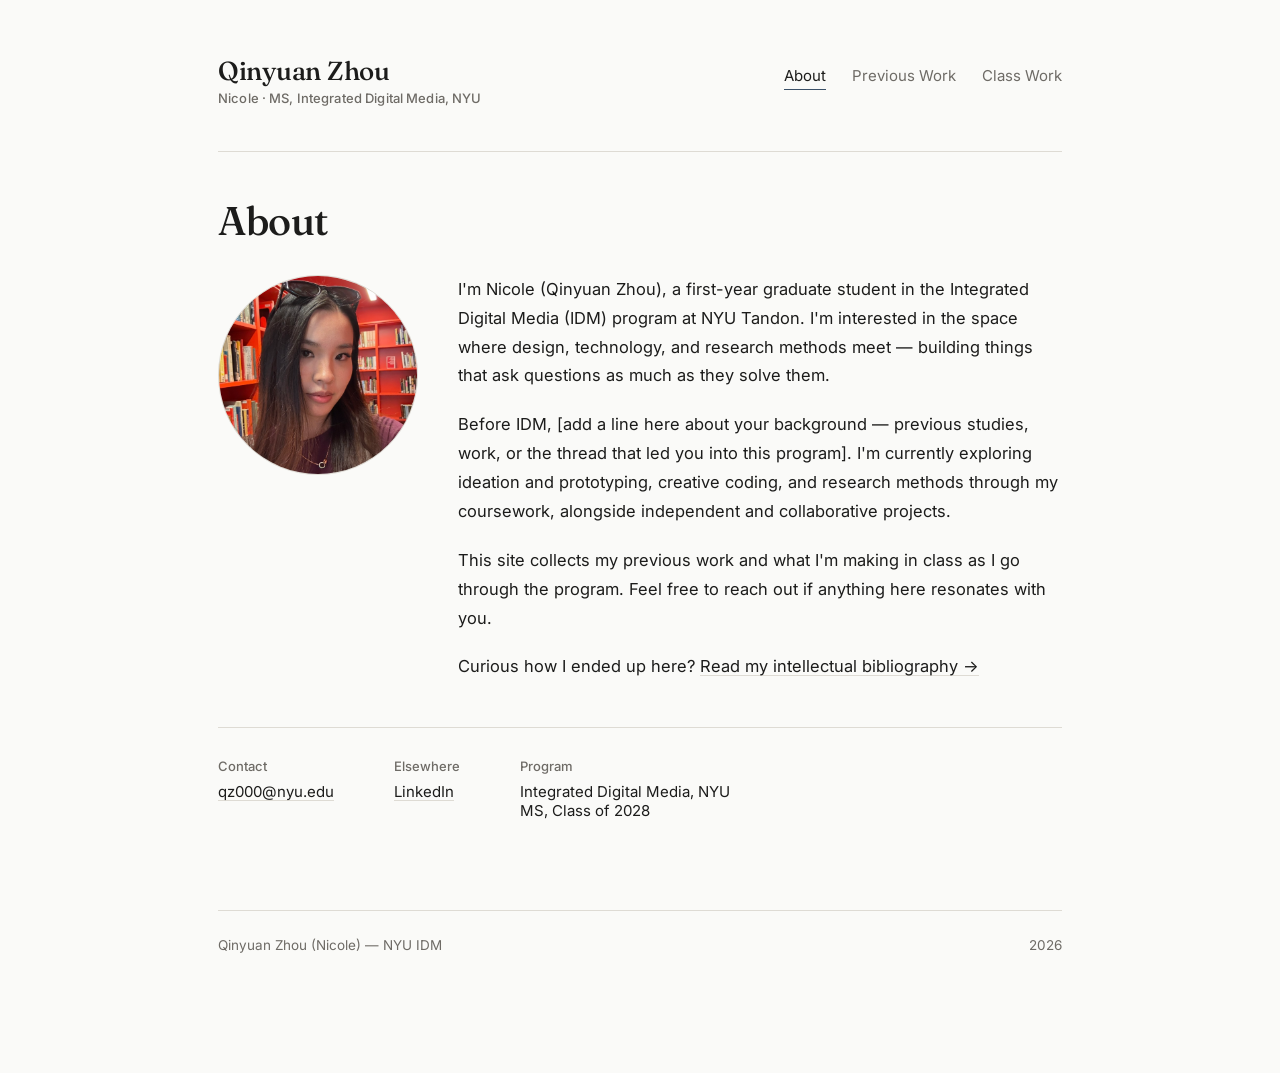
==== index.html @ 57911c2a "Initial commit" ====
<!DOCTYPE html>
<html lang="en">
<head>
<meta charset="UTF-8">
<meta name="viewport" content="width=device-width, initial-scale=1, viewport-fit=cover">
<title>Qinyuan Zhou — Nicole</title>
<link rel="preconnect" href="https://fonts.googleapis.com">
<link rel="preconnect" href="https://fonts.gstatic.com" crossorigin>
<link href="https://fonts.googleapis.com/css2?family=Fraunces:opsz,wght@9..144,400;9..144,500;9..144,600&family=Inter:wght@400;500;600&display=swap" rel="stylesheet">
<style>
  :root {
    --bg: #FAFAF8;
    --ink: #1C1C1B;
    --muted: #6E6B66;
    --line: #DEDBD4;
    --accent: #3A5068;
    --card-bg: #F2F0EA;

    box-sizing: border-box;
    padding-top: env(safe-area-inset-top, 0px);
    padding-bottom: env(safe-area-inset-bottom, 0px);
  }

  @media (prefers-color-scheme: dark) {
    :root:not([data-theme="light"]) {
      --bg: #17181A;
      --ink: #ECEAE4;
      --muted: #9B9890;
      --line: #343537;
      --accent: #8FB0CC;
      --card-bg: #1F2123;
    }
  }
  :root[data-theme="dark"] {
    --bg: #17181A;
    --ink: #ECEAE4;
    --muted: #9B9890;
    --line: #343537;
    --accent: #8FB0CC;
    --card-bg: #1F2123;
  }

  html { scroll-padding-top: env(safe-area-inset-top, 0px); }
  * { box-sizing: border-box; }

  html, body {
    background: var(--bg);
    color: var(--ink);
    margin: 0;
    font-family: 'Inter', -apple-system, BlinkMacSystemFont, sans-serif;
    -webkit-font-smoothing: antialiased;
  }

  a { color: var(--ink); text-decoration-color: var(--line); text-underline-offset: 3px; }
  a:hover { color: var(--accent); text-decoration-color: var(--accent); }

  .shell {
    max-width: 900px;
    margin: 0 auto;
    padding: 56px 28px 120px;
  }

  header.top {
    display: flex;
    justify-content: space-between;
    align-items: flex-start;
    flex-wrap: wrap;
    gap: 18px;
    padding-bottom: 44px;
    margin-bottom: 44px;
    border-bottom: 1px solid var(--line);
  }

  .wordmark {
    font-family: 'Fraunces', serif;
    font-size: 26px;
    font-weight: 500;
    letter-spacing: -0.01em;
    line-height: 1.2;
  }
  .wordmark span {
    display: block;
    font-family: 'Inter', sans-serif;
    font-size: 13px;
    font-weight: 500;
    color: var(--muted);
    margin-top: 4px;
    letter-spacing: 0.01em;
  }

  nav {
    display: flex;
    gap: 26px;
    padding-top: 6px;
    flex-wrap: wrap;
  }
  nav button {
    background: none;
    border: none;
    font-family: 'Inter', sans-serif;
    font-size: 15px;
    color: var(--muted);
    cursor: pointer;
    padding: 4px 0;
    border-bottom: 1px solid transparent;
    transition: color .15s ease, border-color .15s ease;
  }
  nav button:hover { color: var(--ink); }
  nav button.active { color: var(--ink); border-bottom-color: var(--accent); }

  section.view { display: none; }
  section.view.active { display: block; animation: fade .35s ease; }
  @keyframes fade { from { opacity: 0; transform: translateY(4px); } to { opacity: 1; transform: translateY(0); } }

  h1.page-title {
    font-family: 'Fraunces', serif;
    font-weight: 500;
    font-size: 40px;
    margin: 0 0 30px;
    letter-spacing: -0.01em;
  }

  /* ABOUT */
  .about-grid {
    display: grid;
    grid-template-columns: 200px 1fr;
    gap: 40px;
    align-items: start;
  }
  @media (max-width: 620px) {
    .about-grid { grid-template-columns: 1fr; }
  }
  .avatar {
    width: 200px;
    height: 200px;
    border-radius: 50%;
    background: var(--card-bg);
    border: 1px solid var(--line);
    overflow: hidden;
    flex-shrink: 0;
  }
  .avatar img {
    width: 100%;
    height: 100%;
    object-fit: cover;
    display: block;
  }
  .avatar-fallback {
    display: none;
    width: 100%;
    height: 100%;
    align-items: center;
    justify-content: center;
    font-family: 'Fraunces', serif;
    font-size: 15px;
    color: var(--muted);
    text-align: center;
    line-height: 1.4;
    padding: 20px;
  }
  .about-copy p {
    font-size: 16.5px;
    line-height: 1.75;
    margin: 0 0 20px;
    max-width: 62ch;
  }
  .about-copy p:last-child { margin-bottom: 0; }

  aside.meta {
    margin-top: 46px;
    padding-top: 30px;
    border-top: 1px solid var(--line);
    display: flex;
    gap: 60px;
    flex-wrap: wrap;
  }
  .meta-block h3 {
    font-size: 13px;
    text-transform: none;
    color: var(--muted);
    font-weight: 500;
    margin: 0 0 8px;
  }
  .meta-block p, .meta-block a {
    font-size: 15px;
    margin: 0;
  }

  /* WORK LIST */
  .work-list { display: flex; flex-direction: column; }
  .work-item {
    padding: 26px 0;
    border-top: 1px solid var(--line);
    display: grid;
    grid-template-columns: 110px 1fr;
    gap: 24px;
  }
  .work-list .work-item:last-child { border-bottom: 1px solid var(--line); }
  @media (max-width: 560px) {
    .work-item { grid-template-columns: 1fr; gap: 6px; }
  }
  .work-year {
    font-size: 14px;
    color: var(--muted);
    padding-top: 3px;
  }
  .work-title {
    font-family: 'Fraunces', serif;
    font-size: 19px;
    font-weight: 500;
    margin: 0 0 6px;
  }
  .work-desc {
    font-size: 15px;
    color: var(--muted);
    line-height: 1.65;
    margin: 0;
    max-width: 58ch;
  }
  .work-tag {
    display: inline-block;
    font-size: 12.5px;
    color: var(--accent);
    margin-top: 10px;
    letter-spacing: 0.01em;
  }

  .work-item {
    cursor: pointer;
    border-radius: 4px;
    transition: background .15s ease;
  }
  .work-item:hover { background: var(--card-bg); }
  .work-item:hover .work-title { color: var(--accent); }

  .back-btn {
    background: none;
    border: none;
    font-family: 'Inter', sans-serif;
    font-size: 14px;
    color: var(--muted);
    cursor: pointer;
    padding: 0 0 28px;
  }
  .back-btn:hover { color: var(--accent); }

  .detail-meta {
    display: flex;
    gap: 16px;
    font-size: 13px;
    color: var(--muted);
    margin-bottom: 10px;
  }
  .detail-desc {
    font-size: 16.5px;
    line-height: 1.75;
    max-width: 62ch;
    margin: 0 0 30px;
  }
  .detail-desc p { margin: 0 0 20px; }
  .detail-desc p:last-child { margin-bottom: 0; }
  .detail-images {
    display: flex;
    flex-direction: column;
    gap: 16px;
  }
  .detail-images img {
    width: 100%;
    border-radius: 6px;
    border: 1px solid var(--line);
    display: block;
  }
  .detail-link {
    display: inline-block;
    margin-top: 30px;
    font-size: 15px;
    color: var(--accent);
  }

  .empty-note {
    font-size: 15px;
    color: var(--muted);
    padding: 30px 0;
    border-top: 1px solid var(--line);
    border-bottom: 1px solid var(--line);
    line-height: 1.7;
  }

  /* CLASS WORK sub-nav */
  .subnav {
    display: flex;
    gap: 8px;
    margin-bottom: 36px;
    flex-wrap: wrap;
  }
  .subnav button {
    background: var(--card-bg);
    border: 1px solid var(--line);
    color: var(--muted);
    font-family: 'Inter', sans-serif;
    font-size: 14px;
    padding: 9px 16px;
    border-radius: 999px;
    cursor: pointer;
    transition: all .15s ease;
  }
  .subnav button:hover { color: var(--ink); }
  .subnav button.active {
    color: var(--bg);
    background: var(--accent);
    border-color: var(--accent);
  }

  .subview { display: none; }
  .subview.active { display: block; animation: fade .3s ease; }

  .subview-intro {
    font-size: 15px;
    color: var(--muted);
    line-height: 1.7;
    max-width: 60ch;
    margin: 0 0 30px;
  }

  footer {
    margin-top: 90px;
    padding-top: 26px;
    border-top: 1px solid var(--line);
    font-size: 13.5px;
    color: var(--muted);
    display: flex;
    justify-content: space-between;
    flex-wrap: wrap;
    gap: 10px;
  }
</style>
</head>
<body>

<div class="shell">

  <header class="top">
    <div class="wordmark">
      Qinyuan Zhou
      <span>Nicole · MS, Integrated Digital Media, NYU</span>
    </div>
    <nav>
      <button data-view="about" class="active">About</button>
      <button data-view="previous">Previous Work</button>
      <button data-view="classwork">Class Work</button>
    </nav>
  </header>

  <!-- ABOUT -->
  <section id="about" class="view active">
    <h1 class="page-title">About</h1>
    <div class="about-grid">
      <div class="avatar">
        <!--
          Photo file lives in the "images" folder next to this HTML file.
          If the filename ever changes, update the src= value below to match.
        -->
        <img src="images/personal-pic.jpeg" alt="Qinyuan Zhou" onerror="this.style.display='none'; this.nextElementSibling.style.display='flex';">
        <span class="avatar-fallback">Photo<br>placeholder</span>
      </div>
      <div class="about-copy">
        <p>I'm Nicole (Qinyuan Zhou), a first-year graduate student in the Integrated Digital Media (IDM) program at NYU Tandon. I'm interested in the space where design, technology, and research methods meet — building things that ask questions as much as they solve them.</p>
        <p>Before IDM, [add a line here about your background — previous studies, work, or the thread that led you into this program]. I'm currently exploring ideation and prototyping, creative coding, and research methods through my coursework, alongside independent and collaborative projects.</p>
        <p>This site collects my previous work and what I'm making in class as I go through the program. Feel free to reach out if anything here resonates with you.</p>
        <p>Curious how I ended up here? <a href="#project-intellectual-bibliography">Read my intellectual bibliography →</a></p>
      </div>
    </div>

    <aside class="meta">
      <div class="meta-block">
        <h3>Contact</h3>
        <p><a href="mailto:qz000@nyu.edu">qz000@nyu.edu</a></p>
      </div>
      <div class="meta-block">
        <h3>Elsewhere</h3>
        <p><a href="#">LinkedIn</a></p>
      </div>
      <div class="meta-block">
        <h3>Program</h3>
        <p>Integrated Digital Media, NYU<br>MS, Class of 2028</p>
      </div>
    </aside>
  </section>

  <!-- PREVIOUS WORK -->
  <section id="previous" class="view">
    <h1 class="page-title">Previous Work</h1>
    <div id="previous-list" class="work-list"></div>
  </section>

  <!-- CLASS WORK -->
  <section id="classwork" class="view">
    <h1 class="page-title">Class Work</h1>
    <div class="subnav">
      <button data-sub="ideation" class="active">Ideation &amp; Prototyping</button>
      <button data-sub="coding">Creative Coding</button>
      <button data-sub="research">Research Methods</button>
    </div>

    <div id="ideation" class="subview active">
      <p class="subview-intro">Work from Ideation &amp; Prototyping — early-stage concepting, sketching, and rapid physical or digital prototypes.</p>
      <div id="ideation-list" class="work-list"></div>
    </div>

    <div id="coding" class="subview">
      <p class="subview-intro">Work from Creative Coding — generative sketches, interactive pieces, and experiments in code as a design material.</p>
      <div id="coding-list" class="work-list"></div>
    </div>

    <div id="research" class="subview">
      <p class="subview-intro">Work from Research Methods — studies, interview synthesis, and other qualitative and quantitative research exercises.</p>
      <div id="research-list" class="work-list"></div>
    </div>
  </section>

  <!-- PROJECT DETAIL (hidden until a project card is clicked) -->
  <section id="detail" class="view">
    <button class="back-btn" id="backBtn">← Back</button>
    <div class="detail-meta">
      <span id="detail-tag"></span>
      <span id="detail-year"></span>
    </div>
    <h1 class="page-title" id="detail-title"></h1>
    <div class="detail-desc" id="detail-desc"></div>
    <div class="detail-images" id="detail-images"></div>
    <a id="detail-link" class="detail-link" target="_blank" rel="noopener">View external link →</a>
  </section>

  <footer>
    <span>Qinyuan Zhou (Nicole) — NYU IDM</span>
    <span id="year"></span>
  </footer>

</div>

<script>
  // ============================================================
  // EDIT YOUR CONTENT HERE. Each list below is a set of projects.
  // Copy an existing { ... } block, paste it, and change the text
  // to add a new project. Order doesn't matter — sort by year if
  // you'd like, newest first is common.
  //
  // tag is optional — leave it as "" to hide it.
  //
  // Clicking any card opens its own detail page automatically —
  // you don't need to write that part. Two more OPTIONAL fields
  // you can add to any project to make that detail page richer:
  //   fullDesc: "A longer write-up..."   (else it reuses desc)
  //   images: ["https://.../image1.jpg", "https://.../image2.jpg"]
  //   link: "https://..."  (shows an external link button on the detail page)
  // ============================================================

  const previousWork = [
    {
      year: "2024",
      title: "Project title",
      desc: "A short description of the project — what it is, what you made, and the role you played. Swap this out with your real previous work.",
      tag: "Category / medium",
      fullDesc: "The longer version shown on the detail page once someone clicks in — process, decisions, what you learned. Delete this line to just reuse desc instead.",
      images: [],
      link: ""
    },
    {
      year: "2023",
      title: "Project title 2",
      desc: "Another placeholder entry. Keep descriptions to a sentence or two — the work should speak for itself once images or links are added.",
      tag: "Category / medium",
      link: ""
    }
  ];

  const classWork = {
    ideation: [
      // { year: "2025", title: "Assignment name", desc: "What you made and why.", tag: "Ideation & Prototyping", link: "" },
    ],
    coding: [
      // { year: "2025", title: "Assignment name", desc: "What you made and why.", tag: "Creative Coding", link: "" },
    ],
    research: [
      {
        year: "2026",
        title: "Intellectual Bibliography",
        desc: "How a childhood conflict with my parents, a linguistics class, and a distaste for predatory app design led me into UX design.",
        tag: "Research Methods",
        fullDesc: `I have always been an observer for as long as I can remember. I can't stop watching the people around me, curious about "who they really are." By this, I mean what they are doing and why they are doing it. I'm dying to understand the logic behind their actions, to know what their inner world is like.

I still remember a chaotic period in my family when I was a teenager. During that time, I started to voice my own thinking and logic, which rarely matched my parents'. It turned into mental conflict, and we fought almost every day. Gradually, I grew tired of this and began to wonder: why was our relationship turning so intense? We used to get along fine, so what had changed? Coincidentally, I came across a theory in a magazine, which said that what lies behind conflict is usually unmet needs——I later figured out this was Marshall Rosenberg's Nonviolent Communication theory——and it gave me a hint. I tried to think about what my parents' needs truly were, and started adjusting the way I communicated with them, especially trying to make them happy in order to make them willingly give me what I wanted (which sounds a little scheming, but it was the smartest way a kid at that age could think of to get what she wanted). I would say this was the beginning, or even the "giant leap" of my "UX design."

Later, I went to college and majored in English. There, I encountered linguistics, which gave me another lens for understanding people's needs. This time not through conflict, but through words and the meanings behind them. It opened up a whole new world for me. It was the first time I learned that language could be analyzed with real structure, from words to context, and that every layer carried real meaning, because language is never purely about exchanging information, it is instrumental, social, and conventional. Behind every casual exchange lies an underlying structure of rules, negotiation, and intention. This echoed what I had stumbled onto as a teenager, and made me realize that communication and needs could be studied systematically and professionally, something I found myself genuinely excited to pursue further.

So I shifted into the field of interaction design, focusing mainly on user experience. I was drawn to practical projects, motivated to help different people meet different needs, and especially drawn to taking a concept all the way from observation and research to a final solution. At first, I worked on several projects on my own, researching whatever interested me, and it felt like swimming freely in an open ocean. It was also during that period that I began to think seriously about what kind of designer I wanted to become——or, put another way, what I wanted to bring into the world, and what kinds of problems I wanted to help people solve. I noticed that almost every Chinese app suffers from the same problem: an overload of splash ads. Users can be automatically redirected to another platform just by shaking their screen, and endless fake "close" buttons are deliberately designed to trick people into clicking. This unsettled me deeply. I saw it as a symptom of a toxic ecosystem——one spanning capital, designers, and users alike——whose influence runs far deeper than we tend to assume. I only wanted to be part of a healthier design ecosystem. Around that time, I read Mike Monteiro's Design Is a Job, in which he writes that designers should "carefully choose the projects you take on, you are responsible for the work you put into the world... and you are a part of a long lineage of designers who fought to be listened to and respected." That was when I realized my real goal, even to say, my belief, was to become a responsible, empathetic designer, and person.

Once I had figured out what kind of person I wanted to be, I started thinking about how to actually become that person, and quickly realized how shallow my foundation still was. I lacked a structured knowledge system: a coherent way of thinking, sufficient background knowledge, and a method for turning ideas into execution. That was when I decided to pursue graduate school in a field related to interaction design. Not only to sharpen my skills and gain more knowledge, but to explore a wider range of sub-fields and find where my real passion lies, since what I had been exposed to so far was mostly limited to user-related work.

Since coming to IDM, I've felt genuinely excited and satisfied with the program. I used to assume IDM would lean heavily toward art, but after arriving, I found that its curriculum and framework suit me very well. From foundational theory all the way to final execution, there's a corresponding course for nearly every step of the process: it's remarkably practical, which excites me and makes me feel like I'll learn a great deal here. I've also met people from many different backgrounds, which I find fascinating; even though we're all in the same broad program, everyone's background and direction turns out to be quite different once you look closely. That diversity has broadened my perspective, and everyone's sense of passion has kept me motivated too.

That said, I still feel my understanding of this field is quite limited, so I'm currently doing extensive reading to build up my foundational knowledge of interaction design. My plan is to first establish the necessary vocabulary and basic frameworks, and then fill them in with what I continue to learn.

In my first year at IDM, I hope to find the direction I'm genuinely interested in, build real strength in that area, and commit to it. Hopefully producing a few interesting projects that truly represent who I am. Ideally, I'd also find collaborators I can work alongside on meaningful work. Two or three years after graduating, I hope to have the ability to contribute meaningfully within a company. BTW I'm something of a workaholic, so I genuinely want to build a real career for myself.`,
        images: [],
        link: ""
      }
    ]
  };

  // ============================================================
  // ID + LOOKUP TABLE
  // Every project needs a unique id so a click can look it up later.
  // We generate it automatically from the title (spaces -> dashes,
  // lowercase). "My Poster Project" becomes "my-poster-project".
  // allProjects is a flat dictionary: { "my-poster-project": {...} }
  // so it doesn't matter which list a project lives in — clicking
  // any card can find it by id in one place.
  // ============================================================

  function slugify(text) {
    return text.toLowerCase().trim().replace(/[^a-z0-9]+/g, "-").replace(/(^-|-$)/g, "");
  }

  const allProjects = {};
  function registerList(items) {
    (items || []).forEach((item, i) => {
      item.id = slugify(item.title) || `item-${i}`;
      // if two projects share a title, this keeps ids unique
      while (allProjects[item.id]) item.id += "-2";
      allProjects[item.id] = item;
    });
  }
  registerList(previousWork);
  registerList(classWork.ideation);
  registerList(classWork.coding);
  registerList(classWork.research);

  // ============================================================
  // Rendering — you shouldn't need to touch anything below this
  // line unless you want to change how each entry looks.
  // ============================================================

  function renderList(containerId, items, emptyMessage) {
    const el = document.getElementById(containerId);
    if (!items || items.length === 0) {
      el.innerHTML = `<div class="empty-note">${emptyMessage}</div>`;
      return;
    }
    el.innerHTML = items.map(item => `
      <div class="work-item" data-id="${item.id}">
        <div class="work-year">${item.year || ""}</div>
        <div>
          <h3 class="work-title">${item.title}</h3>
          <p class="work-desc">${item.desc || ""}</p>
          ${item.tag ? `<span class="work-tag">${item.tag}</span>` : ""}
        </div>
      </div>
    `).join("");
  }

  renderList("previous-list", previousWork, "No projects added yet. Add one in the previousWork list near the top of the script.");
  renderList("ideation-list", classWork.ideation, "No projects added yet. As assignments come in, add each one to the classWork.ideation list.");
  renderList("coding-list", classWork.coding, "No projects added yet. As assignments come in, add each one to the classWork.coding list.");
  renderList("research-list", classWork.research, "No projects added yet. As assignments come in, add each one to the classWork.research list.");

  // ============================================================
  // PROJECT DETAIL VIEW
  // showProject(id) looks up one project and fills in the hidden
  // #detail section, then makes that section the visible one.
  // This is the exact same "hide everything, show one thing"
  // pattern as the main nav below — just applied to one more view.
  // ============================================================

  function showProject(id) {
    const p = allProjects[id];
    if (!p) return;

    document.getElementById("detail-tag").textContent = p.tag || "";
    document.getElementById("detail-year").textContent = p.year || "";
    document.getElementById("detail-title").textContent = p.title || "";
    // fullDesc is optional — add it to a project's data if you want
    // a longer write-up on the detail page than the list teaser.
    // Paste multi-paragraph text as a single string with a blank
    // line between paragraphs, and it'll split into <p> tags
    // automatically. You can also pass an array of paragraph
    // strings directly if you prefer.
    const raw = p.fullDesc || p.desc || "";
    const paragraphs = Array.isArray(raw) ? raw : raw.split(/\n\s*\n/).map(s => s.trim()).filter(Boolean);
    document.getElementById("detail-desc").innerHTML = paragraphs.map(para => `<p>${para}</p>`).join("");

    // images is optional — add an array of image URLs to a project
    // and each one renders here, stacked.
    const imagesEl = document.getElementById("detail-images");
    imagesEl.innerHTML = (p.images || []).map(src => `<img src="${src}" alt="${p.title}">`).join("");

    const linkEl = document.getElementById("detail-link");
    if (p.link) {
      linkEl.href = p.link;
      linkEl.style.display = "inline-block";
    } else {
      linkEl.style.display = "none";
    }

    document.querySelectorAll(".view").forEach(v => v.classList.toggle("active", v.id === "detail"));
    navButtons.forEach(b => b.classList.remove("active"));
    window.location.hash = "project-" + id;
    window.scrollTo(0, 0);
  }

  // clicking anywhere on a card looks up its data-id and opens it.
  // one listener on the whole page (instead of one per card) means
  // newly-rendered cards work automatically — nothing else to wire up.
  document.addEventListener("click", (e) => {
    const card = e.target.closest(".work-item");
    if (card) showProject(card.dataset.id);
  });

  document.getElementById("backBtn").addEventListener("click", () => {
    showView(lastMainView);
  });

  // main nav
  const navButtons = document.querySelectorAll('header nav button');
  const views = document.querySelectorAll('.view');
  let lastMainView = 'about'; // the back button on a detail page returns here

  function showView(name) {
    lastMainView = name;
    views.forEach(v => v.classList.toggle('active', v.id === name));
    navButtons.forEach(b => b.classList.toggle('active', b.dataset.view === name));
    window.location.hash = name;
  }

  navButtons.forEach(btn => {
    btn.addEventListener('click', () => showView(btn.dataset.view));
  });

  // sub nav (class work)
  const subButtons = document.querySelectorAll('.subnav button');
  const subViews = document.querySelectorAll('.subview');

  subButtons.forEach(btn => {
    btn.addEventListener('click', () => {
      subViews.forEach(v => v.classList.toggle('active', v.id === btn.dataset.sub));
      subButtons.forEach(b => b.classList.remove('active'));
      btn.classList.add('active');
    });
  });

  // deep-link on load — lets a link like yoursite.com/#project-my-poster-project
  // open straight to that project's detail page, and #previous / #classwork
  // still open straight to those sections.
  const initial = window.location.hash.replace('#', '');
  if (initial.startsWith('project-')) {
    const id = initial.replace('project-', '');
    if (allProjects[id]) showProject(id);
  } else if (['about', 'previous', 'classwork'].includes(initial)) {
    showView(initial);
  }

  document.getElementById('year').textContent = new Date().getFullYear();
</script>

</body>
</html>
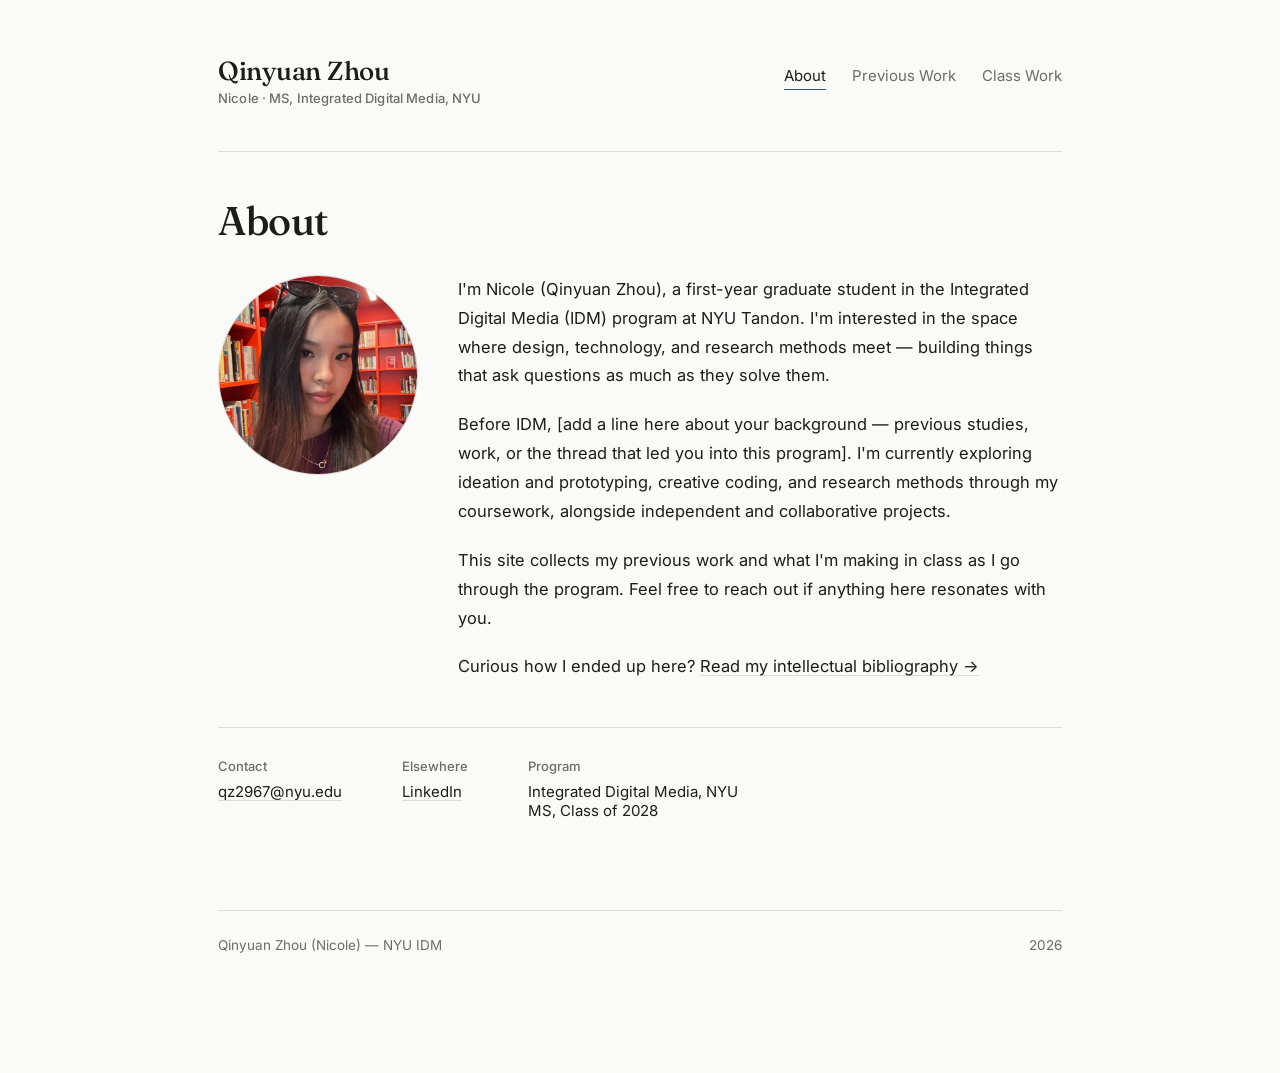
==== commit 71c42697: "Update index.html" ====
--- a/index.html
+++ b/index.html
@@ -367,18 +367,18 @@
         <p>I'm Nicole (Qinyuan Zhou), a first-year graduate student in the Integrated Digital Media (IDM) program at NYU Tandon. I'm interested in the space where design, technology, and research methods meet — building things that ask questions as much as they solve them.</p>
         <p>Before IDM, [add a line here about your background — previous studies, work, or the thread that led you into this program]. I'm currently exploring ideation and prototyping, creative coding, and research methods through my coursework, alongside independent and collaborative projects.</p>
         <p>This site collects my previous work and what I'm making in class as I go through the program. Feel free to reach out if anything here resonates with you.</p>
-        <p>Curious how I ended up here? <a href="#project-intellectual-bibliography">Read my intellectual bibliography →</a></p>
+        <p>Curious how I ended up here? <a href="#" onclick="showProject('intellectual-bibliography'); return false;">Read my intellectual bibliography →</a></p>
       </div>
     </div>
 
     <aside class="meta">
       <div class="meta-block">
         <h3>Contact</h3>
-        <p><a href="mailto:qz000@nyu.edu">qz000@nyu.edu</a></p>
+        <p><a href="mailto:qz2967@nyu.edu">qz2967@nyu.edu</a></p>
       </div>
       <div class="meta-block">
         <h3>Elsewhere</h3>
-        <p><a href="#">LinkedIn</a></p>
+        <p><a href="#www.linkedin.com/in/qinyuan-zhou">LinkedIn</a></p>
       </div>
       <div class="meta-block">
         <h3>Program</h3>
@@ -648,16 +648,22 @@
     });
   });
 
-  // deep-link on load — lets a link like yoursite.com/#project-my-poster-project
-  // open straight to that project's detail page, and #previous / #classwork
-  // still open straight to those sections.
-  const initial = window.location.hash.replace('#', '');
-  if (initial.startsWith('project-')) {
-    const id = initial.replace('project-', '');
-    if (allProjects[id]) showProject(id);
-  } else if (['about', 'previous', 'classwork'].includes(initial)) {
-    showView(initial);
-  }
+  // deep-link resolver — figures out what to show based on the URL's
+  // hash. Runs once on page load, AND every time the hash changes
+  // (which is what makes clicking an <a href="#project-..."> link
+  // actually navigate, instead of just silently changing the URL).
+  function resolveHash() {
+    const current = window.location.hash.replace('#', '');
+    if (current.startsWith('project-')) {
+      const id = current.replace('project-', '');
+      if (allProjects[id]) showProject(id);
+    } else if (['about', 'previous', 'classwork'].includes(current)) {
+      showView(current);
+    }
+  }
+
+  window.addEventListener('hashchange', resolveHash);
+  resolveHash();
 
   document.getElementById('year').textContent = new Date().getFullYear();
 </script>
